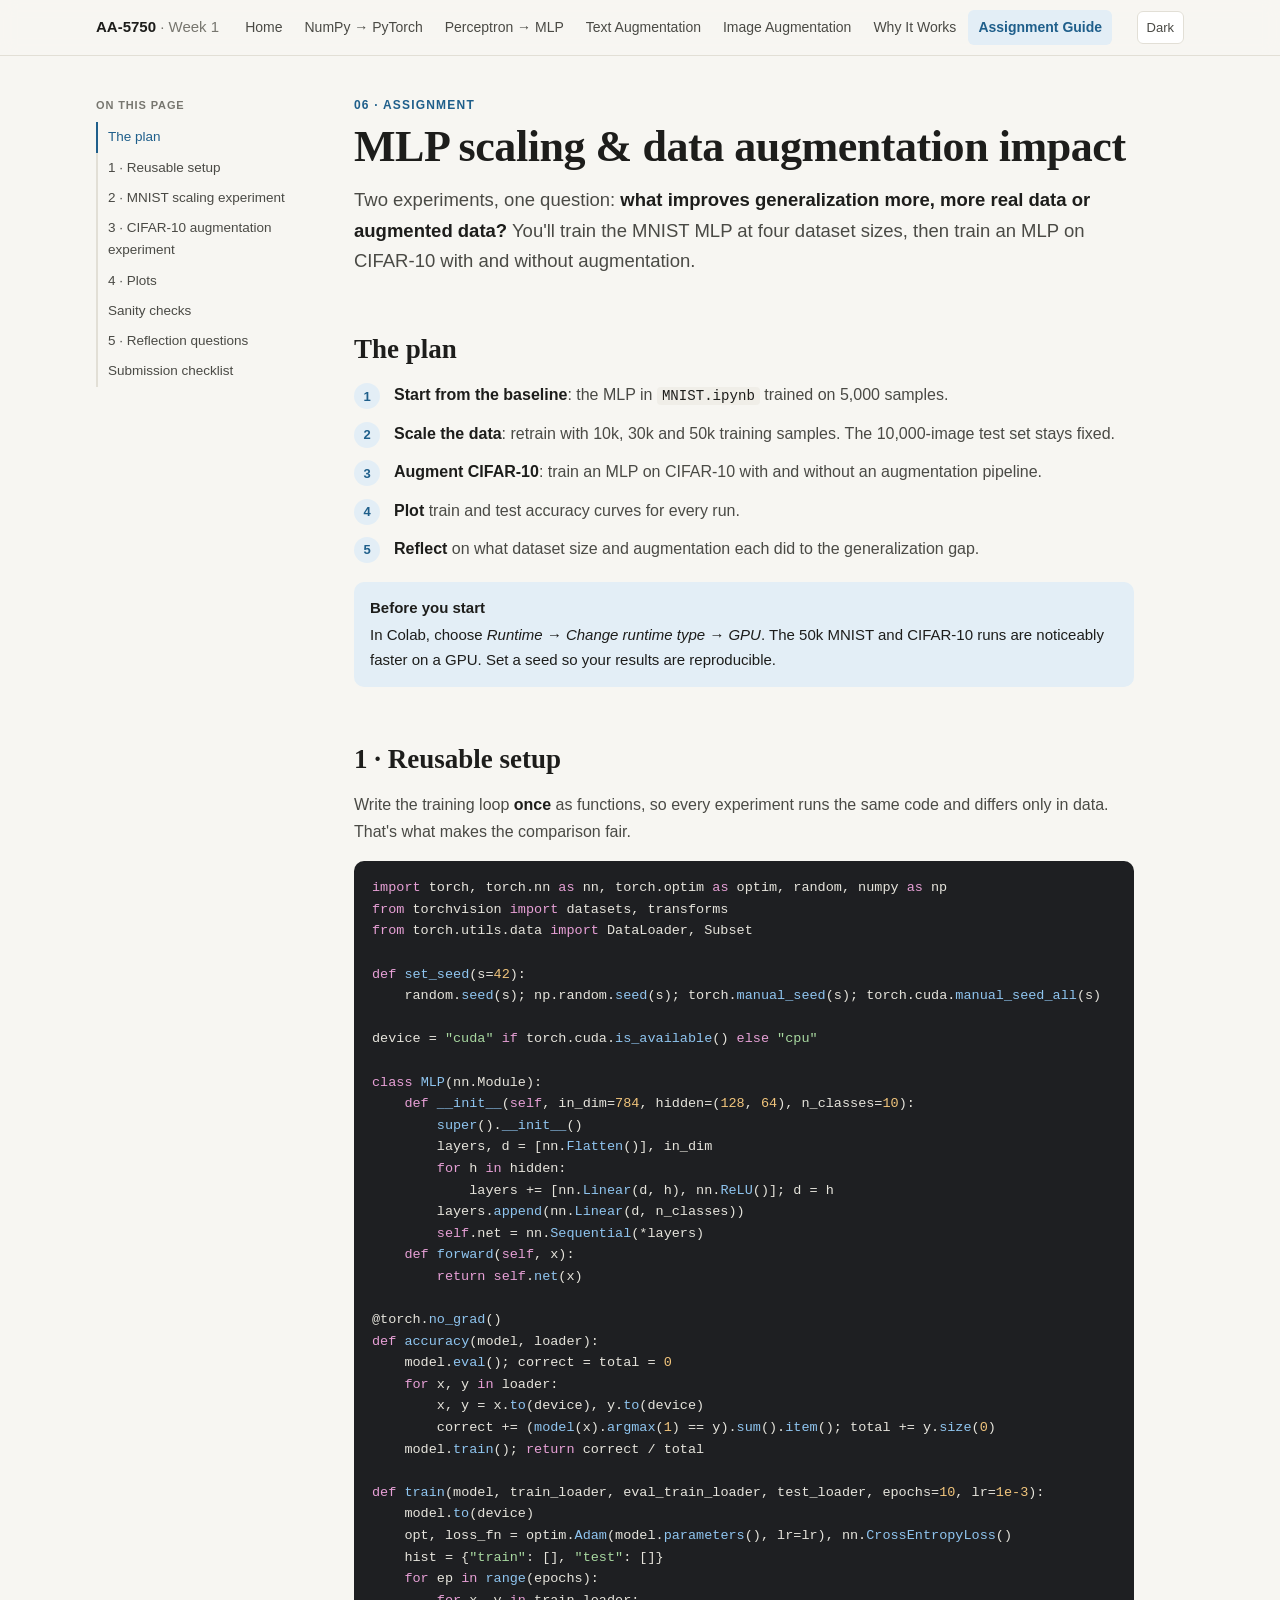
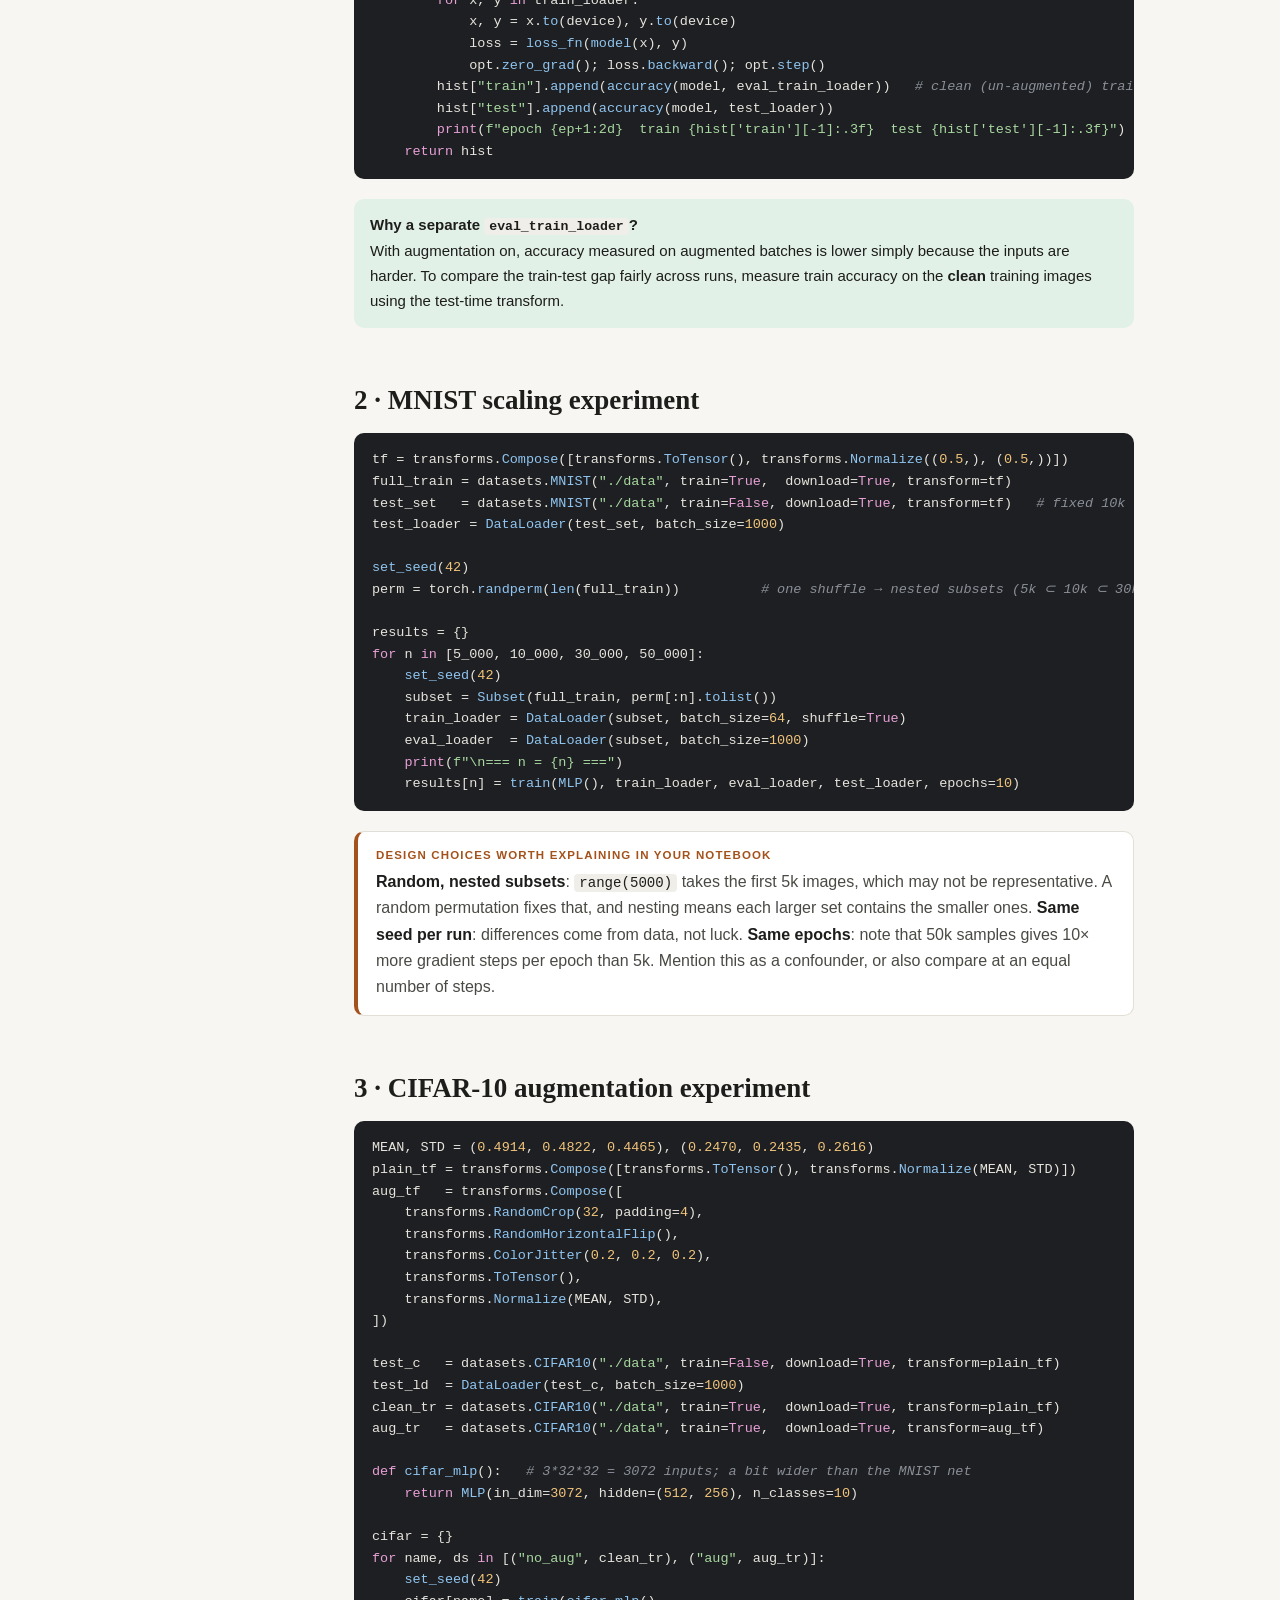
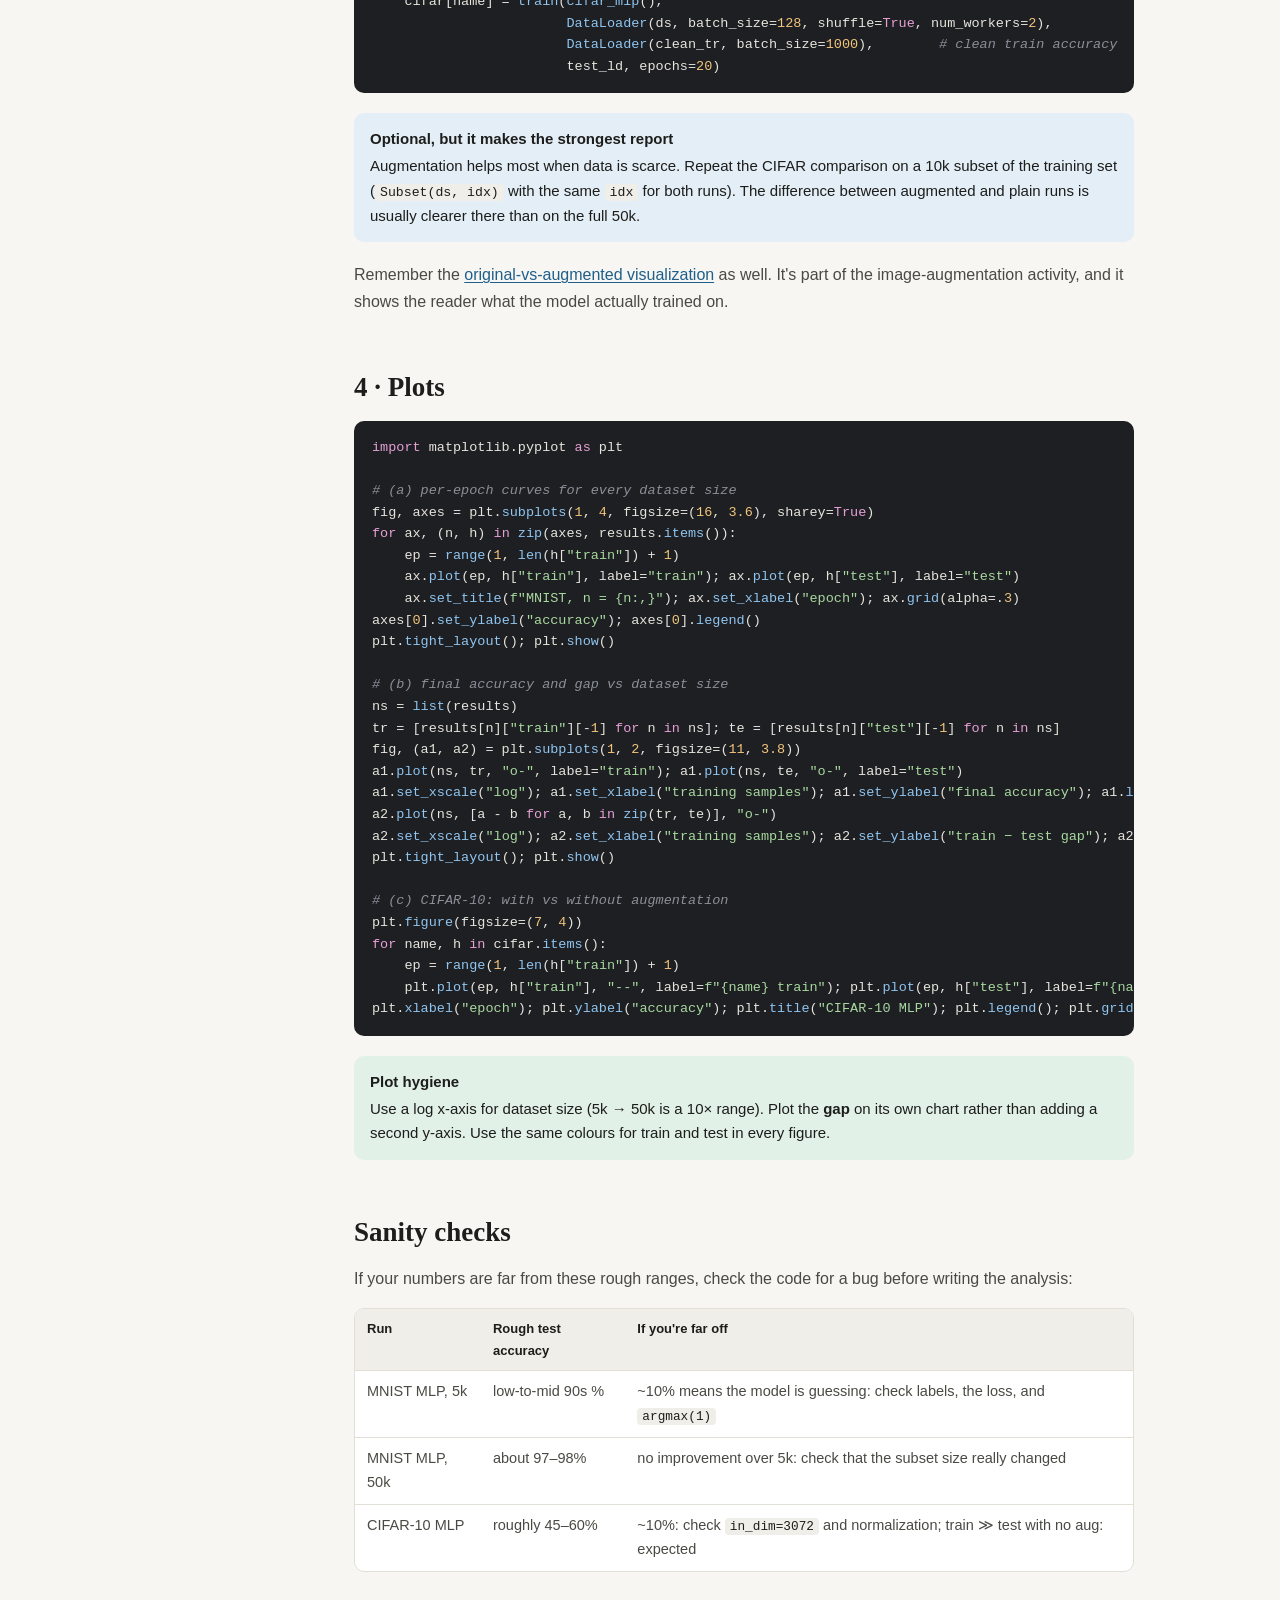
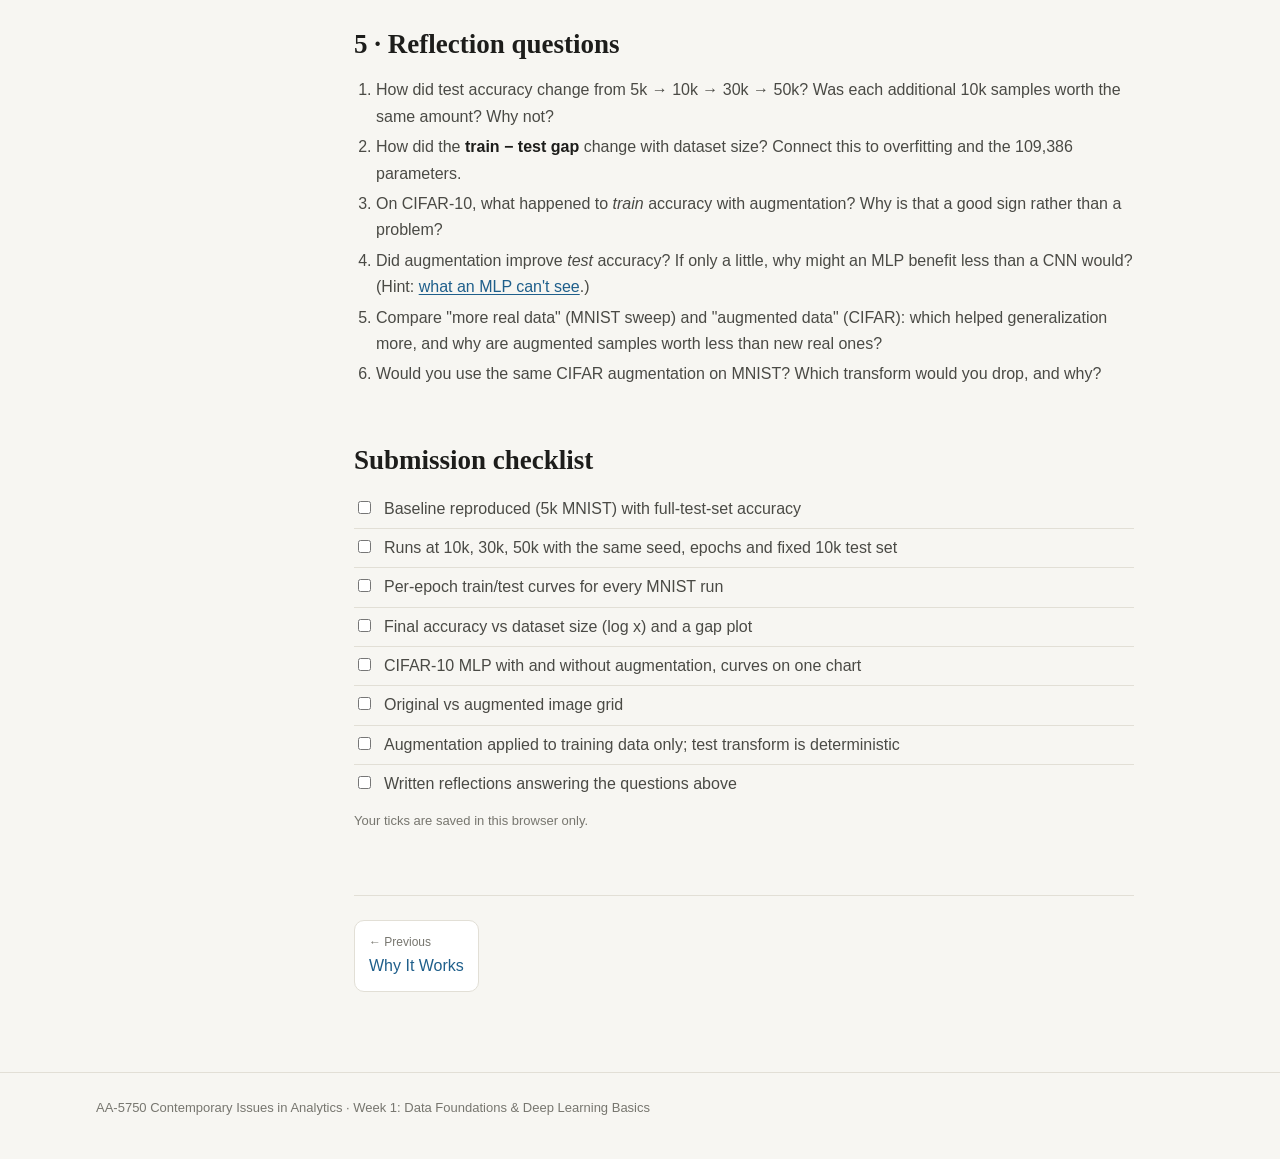
==== assignment.html @ 3ce7e308 "Add files via upload" ====
<!doctype html>
<html lang="en">
<head>
<meta charset="utf-8">
<meta name="viewport" content="width=device-width, initial-scale=1">
<title>Assignment Guide</title>
<meta name="description" content="Week 1 assignment: MLP scaling on MNIST (5k to 50k) and the impact of image augmentation on CIFAR-10.">
<link rel="stylesheet" href="assets/style.css">
<style>
  .steps { counter-reset: s; list-style: none; padding: 0; }
  .steps > li { counter-increment: s; position: relative; padding-left: 40px; margin: 12px 0; }
  .steps > li::before { content: counter(s); position: absolute; left: 0; top: 1px; width: 26px; height: 26px; border-radius: 50%; background: var(--accent-soft); color: var(--accent); font-weight: 700; font-size: 13px; display: grid; place-items: center; }
  .todo label { display: flex; gap: 10px; align-items: flex-start; padding: 6px 0; color: var(--ink-2); border-bottom: 1px solid var(--line); }
  .todo label:last-child { border-bottom: 0; }
  .todo input { margin-top: 5px; accent-color: var(--how); }
</style>
</head>
<body>
<div class="wrap page">
<aside class="toc"></aside>
<main>
  <p class="eyebrow">06 · Assignment</p>
  <h1>MLP scaling &amp; data augmentation impact</h1>
  <p class="lede">Two experiments, one question: <strong>what improves generalization more, more real data or augmented data?</strong> You'll train the MNIST MLP at four dataset sizes, then train an MLP on CIFAR-10 with and without augmentation.</p>

  <h2 id="plan">The plan</h2>
  <ol class="steps">
    <li><strong>Start from the baseline</strong>: the MLP in <code>MNIST.ipynb</code> trained on 5,000 samples.</li>
    <li><strong>Scale the data</strong>: retrain with 10k, 30k and 50k training samples. The 10,000-image test set stays fixed.</li>
    <li><strong>Augment CIFAR-10</strong>: train an MLP on CIFAR-10 with and without an augmentation pipeline.</li>
    <li><strong>Plot</strong> train and test accuracy curves for every run.</li>
    <li><strong>Reflect</strong> on what dataset size and augmentation each did to the generalization gap.</li>
  </ol>
  <div class="note"><b>Before you start</b>In Colab, choose <em>Runtime → Change runtime type → GPU</em>. The 50k MNIST and CIFAR-10 runs are noticeably faster on a GPU. Set a seed so your results are reproducible.</div>

  <h2 id="setup">1 · Reusable setup</h2>
  <p>Write the training loop <strong>once</strong> as functions, so every experiment runs the same code and differs only in data. That's what makes the comparison fair.</p>
<pre><code class="py">import torch, torch.nn as nn, torch.optim as optim, random, numpy as np
from torchvision import datasets, transforms
from torch.utils.data import DataLoader, Subset

def set_seed(s=42):
    random.seed(s); np.random.seed(s); torch.manual_seed(s); torch.cuda.manual_seed_all(s)

device = "cuda" if torch.cuda.is_available() else "cpu"

class MLP(nn.Module):
    def __init__(self, in_dim=784, hidden=(128, 64), n_classes=10):
        super().__init__()
        layers, d = [nn.Flatten()], in_dim
        for h in hidden:
            layers += [nn.Linear(d, h), nn.ReLU()]; d = h
        layers.append(nn.Linear(d, n_classes))
        self.net = nn.Sequential(*layers)
    def forward(self, x):
        return self.net(x)

@torch.no_grad()
def accuracy(model, loader):
    model.eval(); correct = total = 0
    for x, y in loader:
        x, y = x.to(device), y.to(device)
        correct += (model(x).argmax(1) == y).sum().item(); total += y.size(0)
    model.train(); return correct / total

def train(model, train_loader, eval_train_loader, test_loader, epochs=10, lr=1e-3):
    model.to(device)
    opt, loss_fn = optim.Adam(model.parameters(), lr=lr), nn.CrossEntropyLoss()
    hist = {"train": [], "test": []}
    for ep in range(epochs):
        for x, y in train_loader:
            x, y = x.to(device), y.to(device)
            loss = loss_fn(model(x), y)
            opt.zero_grad(); loss.backward(); opt.step()
        hist["train"].append(accuracy(model, eval_train_loader))   # clean (un-augmented) train data
        hist["test"].append(accuracy(model, test_loader))
        print(f"epoch {ep+1:2d}  train {hist['train'][-1]:.3f}  test {hist['test'][-1]:.3f}")
    return hist</code></pre>
  <div class="tip"><b>Why a separate <code>eval_train_loader</code>?</b>With augmentation on, accuracy measured on augmented batches is lower simply because the inputs are harder. To compare the train-test gap fairly across runs, measure train accuracy on the <strong>clean</strong> training images using the test-time transform.</div>

  <h2 id="scaling">2 · MNIST scaling experiment</h2>
<pre><code class="py">tf = transforms.Compose([transforms.ToTensor(), transforms.Normalize((0.5,), (0.5,))])
full_train = datasets.MNIST("./data", train=True,  download=True, transform=tf)
test_set   = datasets.MNIST("./data", train=False, download=True, transform=tf)   # fixed 10k
test_loader = DataLoader(test_set, batch_size=1000)

set_seed(42)
perm = torch.randperm(len(full_train))          # one shuffle → nested subsets (5k ⊂ 10k ⊂ 30k ⊂ 50k)

results = {}
for n in [5_000, 10_000, 30_000, 50_000]:
    set_seed(42)
    subset = Subset(full_train, perm[:n].tolist())
    train_loader = DataLoader(subset, batch_size=64, shuffle=True)
    eval_loader  = DataLoader(subset, batch_size=1000)
    print(f"\n=== n = {n} ===")
    results[n] = train(MLP(), train_loader, eval_loader, test_loader, epochs=10)</code></pre>
  <div class="www">
    <div class="why"><b>Design choices worth explaining in your notebook</b><p><strong>Random, nested subsets</strong>: <code>range(5000)</code> takes the first 5k images, which may not be representative. A random permutation fixes that, and nesting means each larger set contains the smaller ones. <strong>Same seed per run</strong>: differences come from data, not luck. <strong>Same epochs</strong>: note that 50k samples gives 10× more gradient steps per epoch than 5k. Mention this as a confounder, or also compare at an equal number of steps.</p></div>
  </div>

  <h2 id="cifar">3 · CIFAR-10 augmentation experiment</h2>
<pre><code class="py">MEAN, STD = (0.4914, 0.4822, 0.4465), (0.2470, 0.2435, 0.2616)
plain_tf = transforms.Compose([transforms.ToTensor(), transforms.Normalize(MEAN, STD)])
aug_tf   = transforms.Compose([
    transforms.RandomCrop(32, padding=4),
    transforms.RandomHorizontalFlip(),
    transforms.ColorJitter(0.2, 0.2, 0.2),
    transforms.ToTensor(),
    transforms.Normalize(MEAN, STD),
])

test_c   = datasets.CIFAR10("./data", train=False, download=True, transform=plain_tf)
test_ld  = DataLoader(test_c, batch_size=1000)
clean_tr = datasets.CIFAR10("./data", train=True,  download=True, transform=plain_tf)
aug_tr   = datasets.CIFAR10("./data", train=True,  download=True, transform=aug_tf)

def cifar_mlp():   # 3*32*32 = 3072 inputs; a bit wider than the MNIST net
    return MLP(in_dim=3072, hidden=(512, 256), n_classes=10)

cifar = {}
for name, ds in [("no_aug", clean_tr), ("aug", aug_tr)]:
    set_seed(42)
    cifar[name] = train(cifar_mlp(),
                        DataLoader(ds, batch_size=128, shuffle=True, num_workers=2),
                        DataLoader(clean_tr, batch_size=1000),        # clean train accuracy
                        test_ld, epochs=20)</code></pre>
  <div class="note"><b>Optional, but it makes the strongest report</b>Augmentation helps most when data is scarce. Repeat the CIFAR comparison on a 10k subset of the training set (<code>Subset(ds, idx)</code> with the same <code>idx</code> for both runs). The difference between augmented and plain runs is usually clearer there than on the full 50k.</div>
  <p>Remember the <a href="image-augmentation.html#visualize">original-vs-augmented visualization</a> as well. It's part of the image-augmentation activity, and it shows the reader what the model actually trained on.</p>

  <h2 id="plots">4 · Plots</h2>
<pre><code class="py">import matplotlib.pyplot as plt

# (a) per-epoch curves for every dataset size
fig, axes = plt.subplots(1, 4, figsize=(16, 3.6), sharey=True)
for ax, (n, h) in zip(axes, results.items()):
    ep = range(1, len(h["train"]) + 1)
    ax.plot(ep, h["train"], label="train"); ax.plot(ep, h["test"], label="test")
    ax.set_title(f"MNIST, n = {n:,}"); ax.set_xlabel("epoch"); ax.grid(alpha=.3)
axes[0].set_ylabel("accuracy"); axes[0].legend()
plt.tight_layout(); plt.show()

# (b) final accuracy and gap vs dataset size
ns = list(results)
tr = [results[n]["train"][-1] for n in ns]; te = [results[n]["test"][-1] for n in ns]
fig, (a1, a2) = plt.subplots(1, 2, figsize=(11, 3.8))
a1.plot(ns, tr, "o-", label="train"); a1.plot(ns, te, "o-", label="test")
a1.set_xscale("log"); a1.set_xlabel("training samples"); a1.set_ylabel("final accuracy"); a1.legend(); a1.grid(alpha=.3)
a2.plot(ns, [a - b for a, b in zip(tr, te)], "o-")
a2.set_xscale("log"); a2.set_xlabel("training samples"); a2.set_ylabel("train − test gap"); a2.grid(alpha=.3)
plt.tight_layout(); plt.show()

# (c) CIFAR-10: with vs without augmentation
plt.figure(figsize=(7, 4))
for name, h in cifar.items():
    ep = range(1, len(h["train"]) + 1)
    plt.plot(ep, h["train"], "--", label=f"{name} train"); plt.plot(ep, h["test"], label=f"{name} test")
plt.xlabel("epoch"); plt.ylabel("accuracy"); plt.title("CIFAR-10 MLP"); plt.legend(); plt.grid(alpha=.3); plt.show()</code></pre>
  <div class="tip"><b>Plot hygiene</b>Use a log x-axis for dataset size (5k → 50k is a 10× range). Plot the <strong>gap</strong> on its own chart rather than adding a second y-axis. Use the same colours for train and test in every figure.</div>

  <h2 id="sanity">Sanity checks</h2>
  <p>If your numbers are far from these rough ranges, check the code for a bug before writing the analysis:</p>
  <div class="table-wrap"><table>
    <tr><th>Run</th><th>Rough test accuracy</th><th>If you're far off</th></tr>
    <tr><td>MNIST MLP, 5k</td><td>low-to-mid 90s %</td><td>~10% means the model is guessing: check labels, the loss, and <code>argmax(1)</code></td></tr>
    <tr><td>MNIST MLP, 50k</td><td>about 97–98%</td><td>no improvement over 5k: check that the subset size really changed</td></tr>
    <tr><td>CIFAR-10 MLP</td><td>roughly 45–60%</td><td>~10%: check <code>in_dim=3072</code> and normalization; train ≫ test with no aug: expected</td></tr>
  </table></div>

  <h2 id="reflection">5 · Reflection questions</h2>
  <ol>
    <li>How did test accuracy change from 5k → 10k → 30k → 50k? Was each additional 10k samples worth the same amount? Why not?</li>
    <li>How did the <strong>train − test gap</strong> change with dataset size? Connect this to overfitting and the 109,386 parameters.</li>
    <li>On CIFAR-10, what happened to <em>train</em> accuracy with augmentation? Why is that a good sign rather than a problem?</li>
    <li>Did augmentation improve <em>test</em> accuracy? If only a little, why might an MLP benefit less than a CNN would? (Hint: <a href="mlp.html#limits">what an MLP can't see</a>.)</li>
    <li>Compare "more real data" (MNIST sweep) and "augmented data" (CIFAR): which helped generalization more, and why are augmented samples worth less than new real ones?</li>
    <li>Would you use the same CIFAR augmentation on MNIST? Which transform would you drop, and why?</li>
  </ol>

  <h2 id="checklist">Submission checklist</h2>
  <div class="todo" id="todo">
    <label><input type="checkbox"> Baseline reproduced (5k MNIST) with full-test-set accuracy</label>
    <label><input type="checkbox"> Runs at 10k, 30k, 50k with the same seed, epochs and fixed 10k test set</label>
    <label><input type="checkbox"> Per-epoch train/test curves for every MNIST run</label>
    <label><input type="checkbox"> Final accuracy vs dataset size (log x) and a gap plot</label>
    <label><input type="checkbox"> CIFAR-10 MLP with and without augmentation, curves on one chart</label>
    <label><input type="checkbox"> Original vs augmented image grid</label>
    <label><input type="checkbox"> Augmentation applied to training data only; test transform is deterministic</label>
    <label><input type="checkbox"> Written reflections answering the questions above</label>
  </div>
  <p class="caption">Your ticks are saved in this browser only.</p>
</main>
</div>
<script src="assets/site.js"></script>
<script>
(function () {
  const boxes = [...document.querySelectorAll("#todo input")];
  let saved = [];
  try { saved = JSON.parse(localStorage.getItem("aa5750-w1-todo") || "[]"); } catch (e) {}
  boxes.forEach((b, i) => {
    b.checked = !!saved[i];
    b.onchange = () => { try { localStorage.setItem("aa5750-w1-todo", JSON.stringify(boxes.map(x => x.checked))); } catch (e) {} };
  });
})();
</script>
</body>
</html>
---- assets/style.css ----
/* AA-5750 Week 1: shared styles */
:root {
  --bg: #f7f6f2;
  --surface: #ffffff;
  --surface-2: #f0eee8;
  --ink: #1d1d1b;
  --ink-2: #4a4a45;
  --ink-3: #77766f;
  --line: #e2dfd6;
  --accent: #1f5f8b;
  --accent-soft: #e3eef6;
  --what: #1f5f8b;   --what-soft: #e3eef6;
  --how: #2e7d4f;    --how-soft: #e2f1e7;
  --why: #a4521b;    --why-soft: #f8e9dc;
  --warn: #9b2c2c;   --warn-soft: #f9e4e4;
  --code-bg: #1e1f22;
  --code-ink: #e6e4dc;
  --s1: #2a6fc0; --s2: #c0571a;
  --radius: 10px;
  --shadow: 0 1px 2px rgba(0,0,0,.04), 0 4px 16px rgba(0,0,0,.04);
  --font: -apple-system, BlinkMacSystemFont, "Segoe UI", Inter, Roboto, "Helvetica Neue", Arial, sans-serif;
  --serif: "Iowan Old Style", "Palatino Linotype", Palatino, Georgia, serif;
  --mono: ui-monospace, "SF Mono", Menlo, Consolas, "Liberation Mono", monospace;
  color-scheme: light;
}
@media (prefers-color-scheme: dark) {
  :root:not([data-theme="light"]) {
    --bg: #141517; --surface: #1c1d20; --surface-2: #24262a; --ink: #ecebe6; --ink-2: #bdbbb3; --ink-3: #8c8a83;
    --line: #2f3136; --accent: #7db7e0; --accent-soft: #1d2d3a;
    --what: #7db7e0; --what-soft: #1d2d3a; --how: #7cc79a; --how-soft: #1b3024; --why: #e6a272; --why-soft: #3a2719;
    --warn: #f08a8a; --warn-soft: #3a1f1f; --code-bg: #0f1012; --shadow: none; color-scheme: dark;
    --s1: #3d8ad6; --s2: #d06a2c;
  }
}
:root[data-theme="dark"] {
  --bg: #141517; --surface: #1c1d20; --surface-2: #24262a; --ink: #ecebe6; --ink-2: #bdbbb3; --ink-3: #8c8a83;
  --line: #2f3136; --accent: #7db7e0; --accent-soft: #1d2d3a;
  --what: #7db7e0; --what-soft: #1d2d3a; --how: #7cc79a; --how-soft: #1b3024; --why: #e6a272; --why-soft: #3a2719;
  --warn: #f08a8a; --warn-soft: #3a1f1f; --code-bg: #0f1012; --shadow: none; color-scheme: dark;
    --s1: #3d8ad6; --s2: #d06a2c;
}

* { box-sizing: border-box; }
html { scroll-behavior: smooth; -webkit-text-size-adjust: 100%; }
body {
  margin: 0; background: var(--bg); color: var(--ink);
  font: 16px/1.65 var(--font);
}
a { color: var(--accent); text-underline-offset: 2px; }
img, canvas, svg { max-width: 100%; }

/* ---------- top bar ---------- */
.topbar {
  position: sticky; top: 0; z-index: 20;
  background: color-mix(in srgb, var(--bg) 88%, transparent);
  backdrop-filter: blur(8px); -webkit-backdrop-filter: blur(8px);
  border-bottom: 1px solid var(--line);
}
.topbar-inner {
  max-width: 1120px; margin: 0 auto; padding: 10px 16px;
  display: flex; align-items: center; gap: 16px;
}
.brand { font-weight: 700; color: var(--ink); text-decoration: none; white-space: nowrap; font-size: 15px; }
.brand span { color: var(--ink-3); font-weight: 500; }
.nav { display: flex; gap: 2px; overflow-x: auto; scrollbar-width: none; flex: 1; }
.nav::-webkit-scrollbar { display: none; }
.nav a {
  color: var(--ink-2); text-decoration: none; font-size: 14px; padding: 6px 10px;
  border-radius: 6px; white-space: nowrap;
}
.nav a:hover { background: var(--surface-2); color: var(--ink); }
.nav a[aria-current="page"] { background: var(--accent-soft); color: var(--accent); font-weight: 600; }
.theme-btn {
  border: 1px solid var(--line); background: var(--surface); color: var(--ink-2);
  border-radius: 6px; padding: 5px 9px; cursor: pointer; font: inherit; font-size: 13px;
}

/* ---------- layout ---------- */
.wrap { max-width: 1120px; margin: 0 auto; padding: 0 16px; }
.page { display: grid; grid-template-columns: 210px minmax(0, 1fr); gap: 48px; padding-top: 40px; padding-bottom: 80px; }
.toc { position: sticky; top: 72px; align-self: start; font-size: 13.5px; }
.toc h4 { margin: 0 0 8px; font-size: 11px; letter-spacing: .08em; text-transform: uppercase; color: var(--ink-3); }
.toc a { display: block; color: var(--ink-2); text-decoration: none; padding: 4px 0 4px 10px; border-left: 2px solid var(--line); }
.toc a:hover { color: var(--ink); }
.toc a.active { color: var(--accent); border-left-color: var(--accent); }
main { min-width: 0; max-width: 780px; }
@media (max-width: 900px) {
  .page { grid-template-columns: minmax(0, 1fr); gap: 0; padding-top: 24px; }
  .toc { display: none; }
}

/* ---------- type ---------- */
.eyebrow { font-size: 12px; letter-spacing: .1em; text-transform: uppercase; color: var(--accent); font-weight: 700; margin: 0 0 6px; }
h1 { font-family: var(--serif); font-size: clamp(30px, 5vw, 44px); line-height: 1.12; margin: 0 0 14px; font-weight: 600; letter-spacing: -.01em; }
h2 { font-family: var(--serif); font-size: 27px; line-height: 1.25; margin: 56px 0 12px; font-weight: 600; scroll-margin-top: 80px; }
h3 { font-size: 18px; margin: 32px 0 8px; scroll-margin-top: 80px; }
p, li { color: var(--ink-2); }
strong { color: var(--ink); }
.lede { font-size: 18.5px; color: var(--ink-2); margin: 0 0 8px; }
code { font-family: var(--mono); font-size: .88em; background: var(--surface-2); padding: 1px 5px; border-radius: 4px; color: var(--ink); }
hr { border: 0; border-top: 1px solid var(--line); margin: 40px 0; }
ul, ol { padding-left: 22px; }
li { margin: 4px 0; }

/* ---------- code ---------- */
pre {
  position: relative; background: var(--code-bg); color: var(--code-ink);
  border-radius: var(--radius); padding: 16px 18px; overflow-x: auto;
  font: 13.5px/1.6 var(--mono); margin: 16px 0;
}
pre code { background: none; padding: 0; color: inherit; font-size: inherit; }
pre .c { color: #8a8f98; font-style: italic; }
pre .k { color: #e7a0d6; }
pre .s { color: #a8d8a0; }
pre .n { color: #f2c57c; }
pre .f { color: #8fc5f0; }
.copy-btn {
  position: absolute; top: 8px; right: 8px; font: 12px var(--font);
  background: rgba(255,255,255,.08); color: #cfcdc5; border: 1px solid rgba(255,255,255,.12);
  border-radius: 5px; padding: 3px 8px; cursor: pointer; opacity: 0; transition: opacity .15s;
}
pre:hover .copy-btn, .copy-btn:focus { opacity: 1; }
.out { border-left: 3px solid var(--how); background: var(--surface); color: var(--ink-2); }
.out::before { content: "output"; display: block; font: 11px var(--font); text-transform: uppercase; letter-spacing: .08em; color: var(--ink-3); margin-bottom: 4px; }

/* ---------- What / How / Why ---------- */
.www { display: grid; gap: 12px; margin: 20px 0; }
.www > div {
  background: var(--surface); border: 1px solid var(--line); border-radius: var(--radius);
  padding: 14px 16px 14px 18px; border-left-width: 4px;
}
.www > div > b { display: block; font-size: 11.5px; letter-spacing: .1em; text-transform: uppercase; margin-bottom: 4px; }
.www p { margin: 0; }
.www .what { border-left-color: var(--what); } .www .what > b { color: var(--what); }
.www .how  { border-left-color: var(--how); }  .www .how > b  { color: var(--how); }
.www .why  { border-left-color: var(--why); }  .www .why > b  { color: var(--why); }

/* ---------- callouts ---------- */
.note, .warn, .tip {
  border-radius: var(--radius); padding: 14px 16px; margin: 20px 0; font-size: 15px;
}
.note { background: var(--accent-soft); }
.tip  { background: var(--how-soft); }
.warn { background: var(--warn-soft); }
.note > b:first-child, .tip > b:first-child, .warn > b:first-child { display: block; margin-bottom: 2px; }
.warn > b:first-child { color: var(--warn); }
.note p, .tip p, .warn p { margin: 4px 0; }

/* ---------- tables ---------- */
.table-wrap { overflow-x: auto; margin: 16px 0; border: 1px solid var(--line); border-radius: var(--radius); background: var(--surface); }
table { border-collapse: collapse; width: 100%; font-size: 14.5px; }
th, td { text-align: left; padding: 9px 12px; border-bottom: 1px solid var(--line); vertical-align: top; }
th { background: var(--surface-2); font-weight: 600; color: var(--ink); font-size: 13px; }
tr:last-child td { border-bottom: 0; }
td { color: var(--ink-2); }

/* ---------- cards (home) ---------- */
.cards { display: grid; grid-template-columns: repeat(auto-fill, minmax(240px, 1fr)); gap: 14px; margin: 24px 0; }
.card {
  display: block; text-decoration: none; background: var(--surface); border: 1px solid var(--line);
  border-radius: var(--radius); padding: 18px; color: var(--ink); box-shadow: var(--shadow);
  transition: border-color .15s, transform .15s;
}
.card:hover { border-color: var(--accent); transform: translateY(-2px); }
.card .num { font: 600 12px var(--mono); color: var(--accent); }
.card h3 { margin: 6px 0 6px; font-size: 17px; }
.card p { margin: 0; font-size: 14.5px; }

/* ---------- interactive demo panels ---------- */
.demo {
  background: var(--surface); border: 1px solid var(--line); border-radius: 12px;
  padding: 18px; margin: 24px 0; box-shadow: var(--shadow);
}
.demo-title { font-size: 12px; letter-spacing: .1em; text-transform: uppercase; color: var(--how); font-weight: 700; margin: 0 0 10px; }
.controls { display: grid; grid-template-columns: repeat(auto-fill, minmax(200px, 1fr)); gap: 10px 18px; margin: 12px 0; }
.control label { display: flex; justify-content: space-between; font-size: 13px; color: var(--ink-2); margin-bottom: 2px; }
.control label output { font-family: var(--mono); color: var(--ink); }
input[type="range"] { width: 100%; accent-color: var(--accent); }
.btn-row { display: flex; flex-wrap: wrap; gap: 8px; margin: 10px 0; }
button.btn {
  font: inherit; font-size: 14px; padding: 7px 12px; border-radius: 7px; cursor: pointer;
  border: 1px solid var(--line); background: var(--surface-2); color: var(--ink);
}
button.btn:hover { border-color: var(--accent); }
button.btn.primary { background: var(--accent); border-color: var(--accent); color: var(--surface); }
button.btn[aria-pressed="true"] { background: var(--accent-soft); border-color: var(--accent); color: var(--accent); }
input[type="text"], textarea, select {
  font: inherit; font-size: 15px; width: 100%; padding: 8px 10px; border-radius: 7px;
  border: 1px solid var(--line); background: var(--bg); color: var(--ink);
}
textarea { resize: vertical; min-height: 64px; }
.check { display: inline-flex; align-items: center; gap: 6px; font-size: 14px; color: var(--ink-2); }

/* ---------- misc ---------- */
.pill { display: inline-block; font-size: 12px; padding: 1px 8px; border-radius: 999px; background: var(--surface-2); color: var(--ink-2); border: 1px solid var(--line); }
.grid2 { display: grid; grid-template-columns: 1fr 1fr; gap: 14px; }
@media (max-width: 640px) { .grid2 { grid-template-columns: 1fr; } }
.figure { margin: 20px 0; text-align: center; }
.figure figcaption, .caption { font-size: 13px; color: var(--ink-3); margin-top: 6px; }
.pager { display: flex; justify-content: space-between; gap: 12px; margin-top: 64px; padding-top: 24px; border-top: 1px solid var(--line); }
.pager a { text-decoration: none; display: block; padding: 12px 14px; border: 1px solid var(--line); border-radius: var(--radius); background: var(--surface); max-width: 48%; }
.pager a small { display: block; color: var(--ink-3); font-size: 12px; }
.pager a:hover { border-color: var(--accent); }
.pager .next { margin-left: auto; text-align: right; }
.hero { padding: 56px 0 8px; }
.footer { border-top: 1px solid var(--line); padding: 24px 0 40px; font-size: 13px; color: var(--ink-3); }
.mono { font-family: var(--mono); }
.kbd { font-family: var(--mono); font-size: 12px; border: 1px solid var(--line); border-bottom-width: 2px; border-radius: 4px; padding: 0 5px; }
mark.add { background: var(--how-soft); color: var(--how); padding: 0 2px; border-radius: 3px; }
mark.chg { background: var(--why-soft); color: var(--why); padding: 0 2px; border-radius: 3px; }
mark.del { background: var(--warn-soft); color: var(--warn); text-decoration: line-through; padding: 0 2px; border-radius: 3px; }
.svg-ink { fill: var(--ink); } .svg-ink2 { fill: var(--ink-2); } .svg-ink3 { fill: var(--ink-3); }
.svg-line { stroke: var(--line); } .svg-acc { stroke: var(--accent); } .svg-accf { fill: var(--accent); }
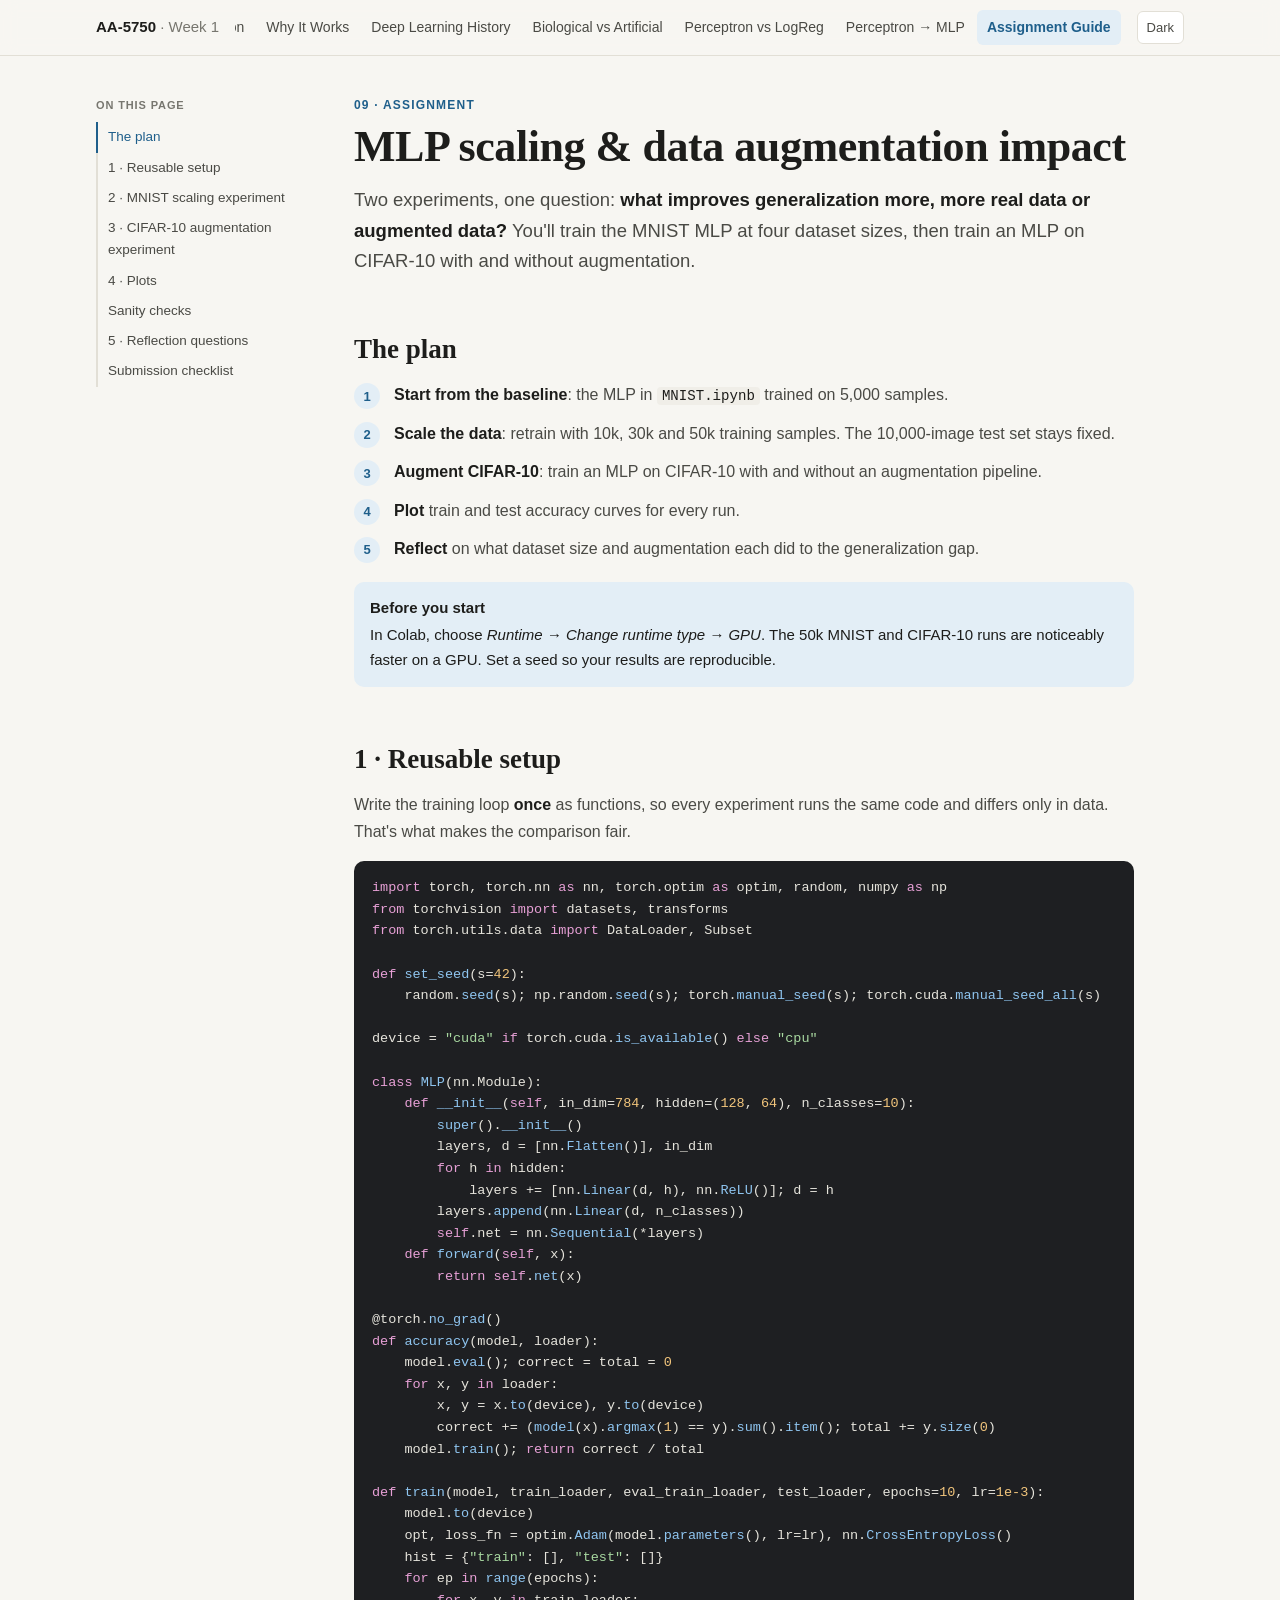
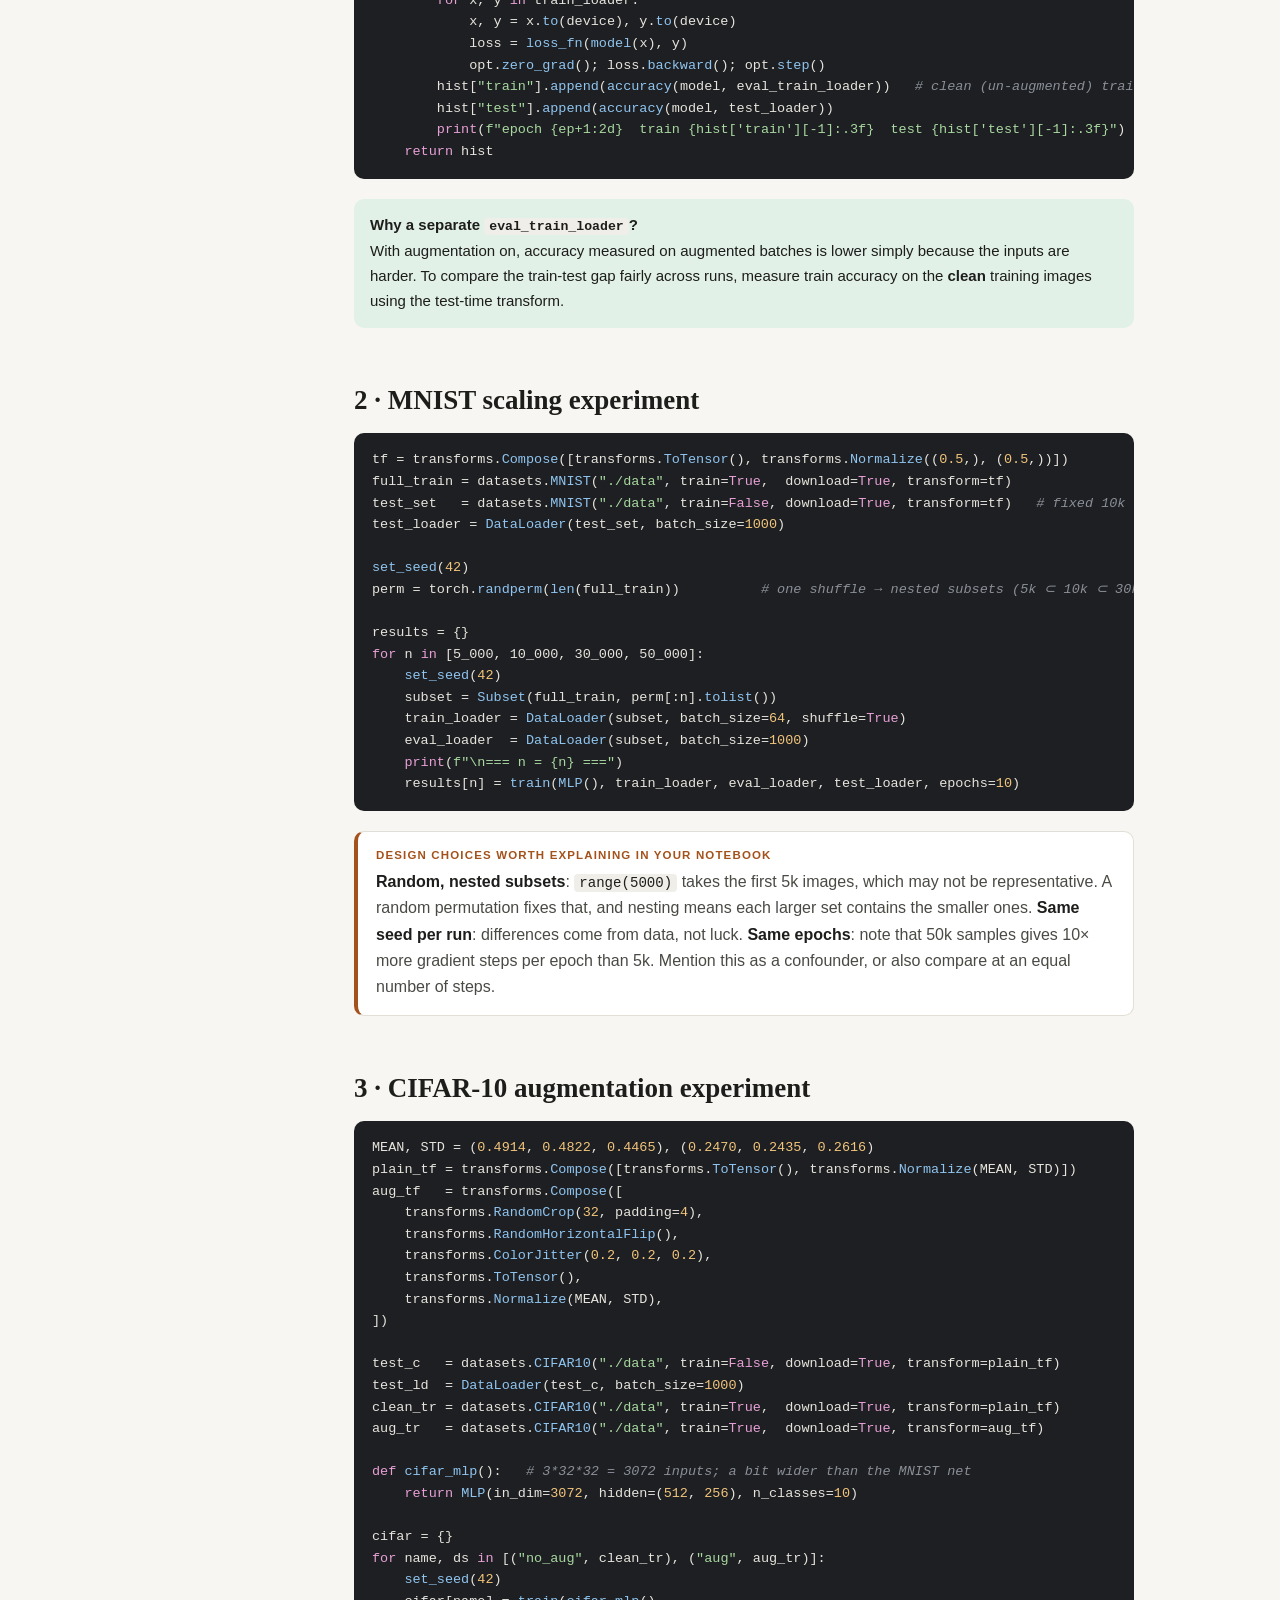
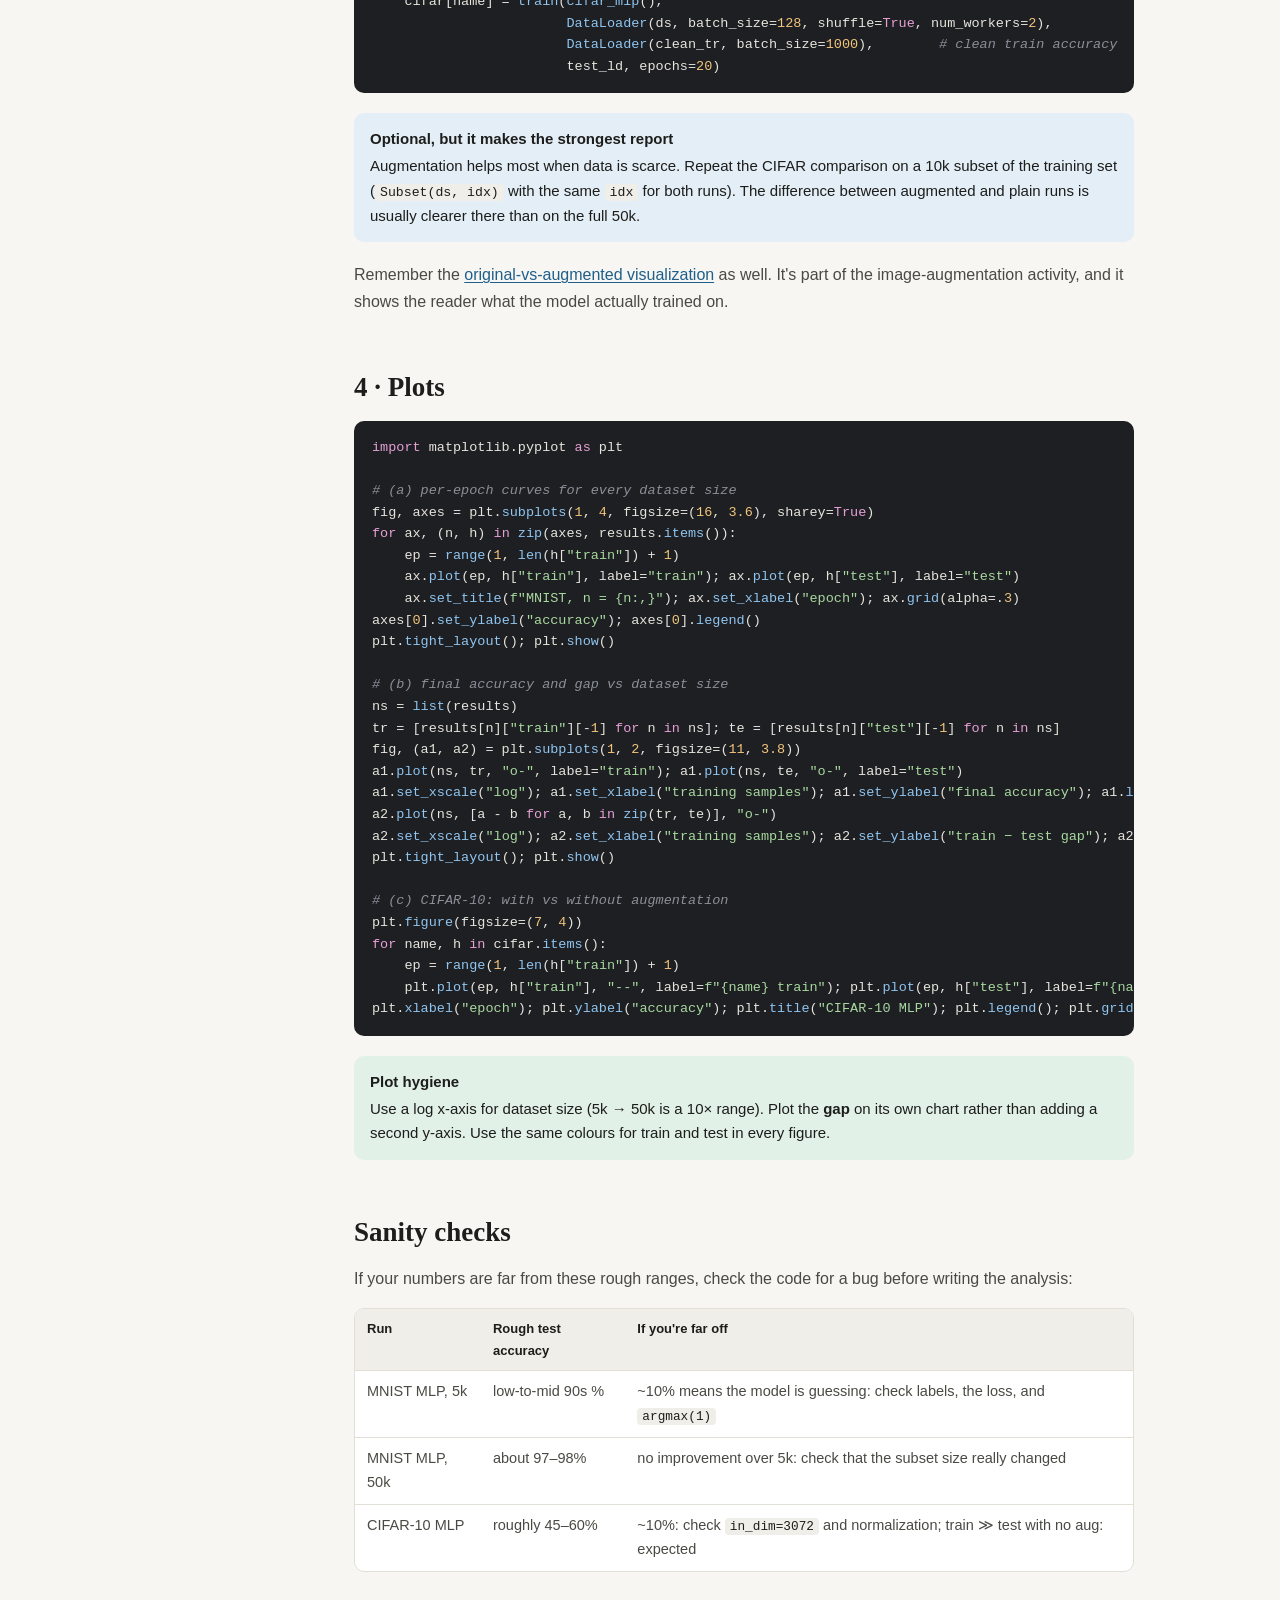
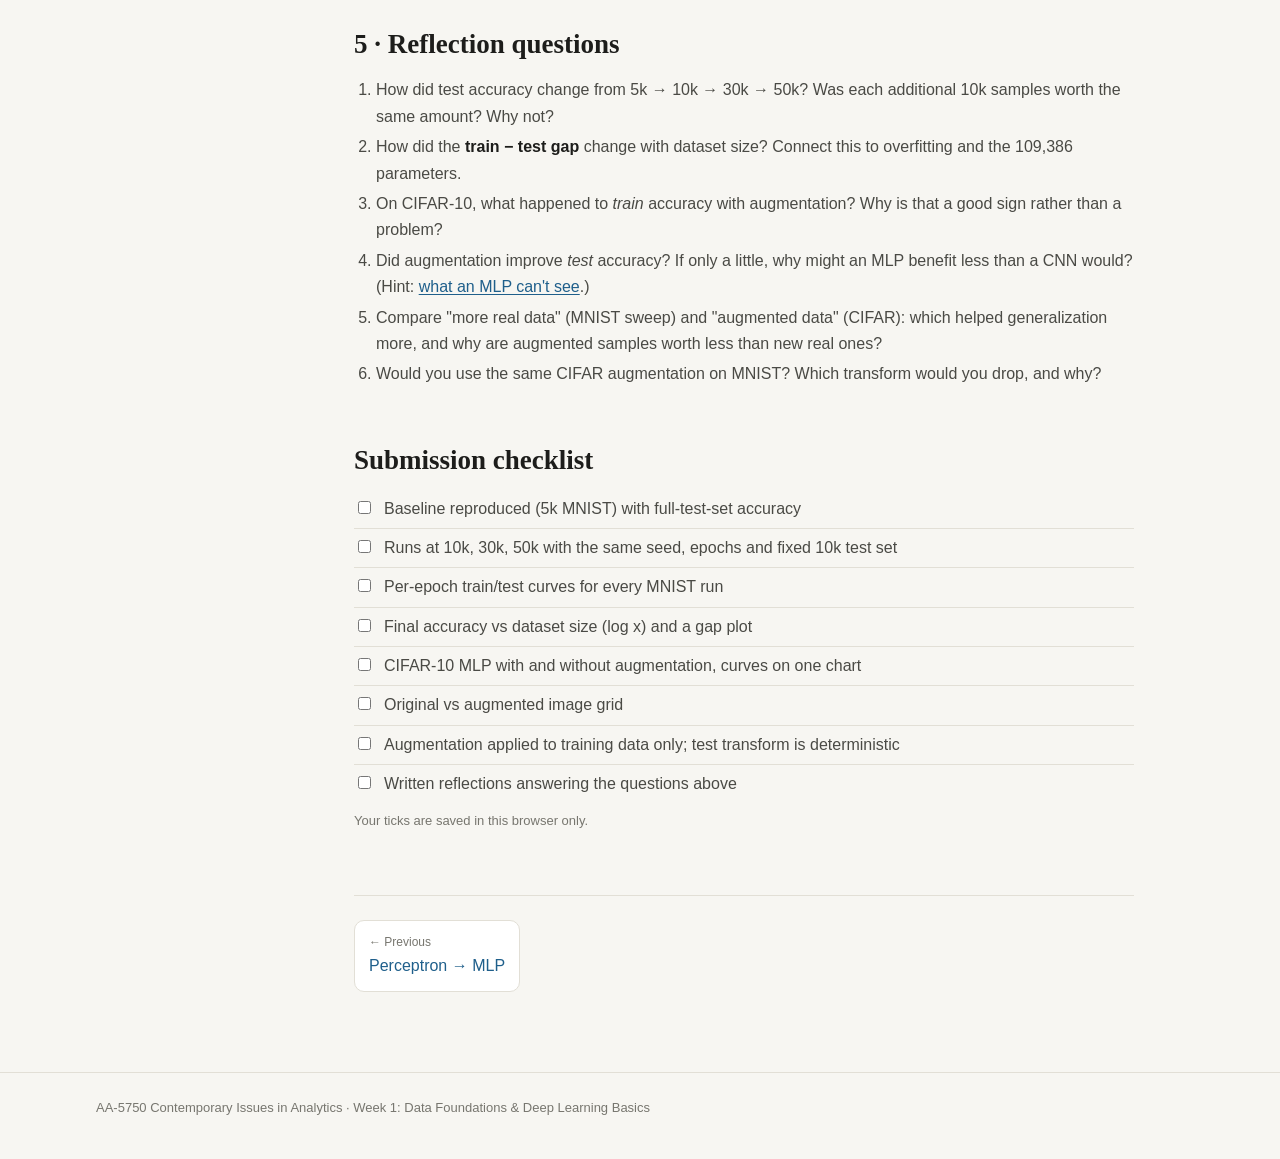
==== commit c60c2514: "Add files via upload" ====
--- a/assignment.html
+++ b/assignment.html
@@ -19,7 +19,7 @@
 <div class="wrap page">
 <aside class="toc"></aside>
 <main>
-  <p class="eyebrow">06 · Assignment</p>
+  <p class="eyebrow">09 · Assignment</p>
   <h1>MLP scaling &amp; data augmentation impact</h1>
   <p class="lede">Two experiments, one question: <strong>what improves generalization more, more real data or augmented data?</strong> You'll train the MNIST MLP at four dataset sizes, then train an MLP on CIFAR-10 with and without augmentation.</p>
 
--- a/assets/style.css
+++ b/assets/style.css
@@ -211,3 +211,28 @@
 mark.del { background: var(--warn-soft); color: var(--warn); text-decoration: line-through; padding: 0 2px; border-radius: 3px; }
 .svg-ink { fill: var(--ink); } .svg-ink2 { fill: var(--ink-2); } .svg-ink3 { fill: var(--ink-3); }
 .svg-line { stroke: var(--line); } .svg-acc { stroke: var(--accent); } .svg-accf { fill: var(--accent); }
+
+/* ---------- figures from the Deep Learning blog series ---------- */
+.blog-fig { margin: 22px 0; }
+.blog-fig img {
+  display: block; width: 100%; height: auto; background: #fff; border-radius: 10px;
+  border: 1px solid var(--line); padding: 10px; box-sizing: border-box;
+}
+.blog-fig.narrow img { max-width: 440px; margin: 0 auto; }
+.blog-fig figcaption { font-size: 13px; color: var(--ink-3); margin-top: 6px; text-align: center; }
+.fig-row { display: grid; grid-template-columns: 1fr 1fr; gap: 14px; align-items: start; }
+.fig-row .blog-fig { margin: 0; }
+@media (max-width: 640px) { .fig-row { grid-template-columns: 1fr; } }
+.source-card {
+  display: flex; gap: 14px; align-items: center; background: var(--surface); border: 1px solid var(--line);
+  border-radius: var(--radius); padding: 12px 16px; margin: 18px 0; font-size: 14.5px; color: var(--ink-2);
+}
+.source-card b { color: var(--ink); }
+.source-card .tag { font: 600 11px var(--font); letter-spacing: .08em; text-transform: uppercase; color: var(--why); white-space: nowrap; }
+.timeline { list-style: none; padding: 0; margin: 20px 0; border-left: 2px solid var(--line); }
+.timeline li { position: relative; padding: 0 0 18px 22px; margin: 0; }
+.timeline li::before { content: ""; position: absolute; left: -7px; top: 6px; width: 12px; height: 12px; border-radius: 50%; background: var(--accent); border: 2px solid var(--bg); }
+.timeline li.fall::before { background: var(--warn); }
+.timeline li.rev::before { background: var(--why); }
+.timeline .yr { font: 700 15px var(--mono); color: var(--ink); margin-right: 8px; }
+.eqn { font-family: var(--serif); font-size: 20px; text-align: center; color: var(--ink); background: var(--surface); border: 1px solid var(--line); border-radius: var(--radius); padding: 14px; margin: 16px 0; overflow-x: auto; }
